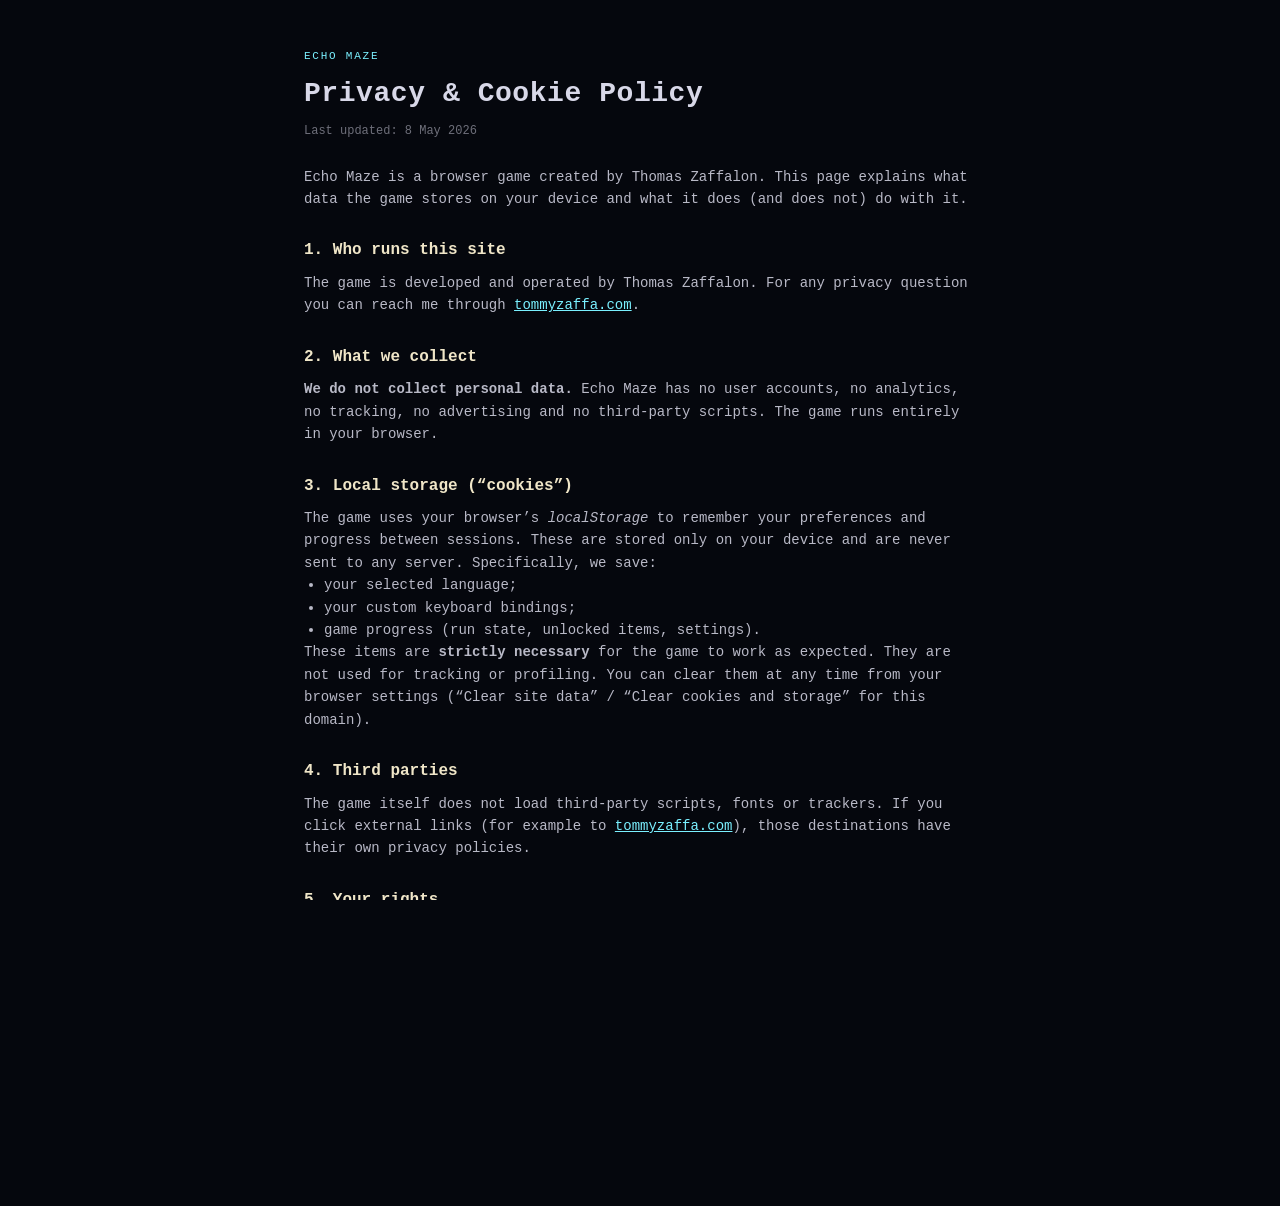
==== privacy.html @ c4b6303f "Aggiunge footer copyright nel menu e pagina privacy & cookie policy Footer in fondo al pannello del " ====
<!DOCTYPE html>
<html lang="en">
<head>
  <meta charset="utf-8">
  <meta name="viewport" content="width=device-width, initial-scale=1">
  <title>Privacy &amp; Cookie Policy &mdash; Echo Maze</title>
  <link rel="icon" href="data:,">
  <link rel="stylesheet" href="style.css">
  <style>
    body {
      margin: 0;
      background: #05070d;
      color: #d8d8e8;
      font-family: 'JetBrains Mono', ui-monospace, SFMono-Regular, Menlo, monospace;
      line-height: 1.6;
    }
    .legal-wrap {
      max-width: 720px;
      margin: 0 auto;
      padding: 48px 24px 80px;
    }
    .legal-wrap h1 {
      font-size: 28px;
      margin: 0 0 6px;
      letter-spacing: 0.02em;
    }
    .legal-wrap .kicker {
      color: #7af0ff;
      font-size: 11px;
      text-transform: uppercase;
      letter-spacing: 0.16em;
      margin-bottom: 6px;
    }
    .legal-wrap h2 {
      font-size: 16px;
      margin: 28px 0 8px;
      color: #f0e6c8;
    }
    .legal-wrap p,
    .legal-wrap li {
      font-size: 14px;
      color: rgba(216, 216, 232, 0.85);
    }
    .legal-wrap ul {
      padding-left: 20px;
    }
    .legal-wrap a {
      color: #7af0ff;
    }
    .legal-wrap .updated {
      font-size: 12px;
      color: rgba(216, 216, 232, 0.5);
      margin-bottom: 24px;
    }
    .legal-wrap .back {
      display: inline-block;
      margin-top: 32px;
      font-size: 12px;
      color: rgba(216, 216, 232, 0.7);
      text-decoration: none;
      border-bottom: 1px solid rgba(122, 240, 255, 0.3);
      padding-bottom: 1px;
    }
    .legal-wrap .back:hover {
      color: #7af0ff;
      border-bottom-color: #7af0ff;
    }
  </style>
</head>
<body>
  <main class="legal-wrap">
    <div class="kicker">Echo Maze</div>
    <h1>Privacy &amp; Cookie Policy</h1>
    <p class="updated">Last updated: 8 May 2026</p>

    <p>Echo Maze is a browser game created by Thomas Zaffalon. This page explains what data the game stores on your device and what it does (and does not) do with it.</p>

    <h2>1. Who runs this site</h2>
    <p>The game is developed and operated by Thomas Zaffalon. For any privacy question you can reach me through <a href="https://tommyzaffa.com" target="_blank" rel="noopener">tommyzaffa.com</a>.</p>

    <h2>2. What we collect</h2>
    <p><strong>We do not collect personal data.</strong> Echo Maze has no user accounts, no analytics, no tracking, no advertising and no third-party scripts. The game runs entirely in your browser.</p>

    <h2>3. Local storage (&ldquo;cookies&rdquo;)</h2>
    <p>The game uses your browser&rsquo;s <em>localStorage</em> to remember your preferences and progress between sessions. These are stored only on your device and are never sent to any server. Specifically, we save:</p>
    <ul>
      <li>your selected language;</li>
      <li>your custom keyboard bindings;</li>
      <li>game progress (run state, unlocked items, settings).</li>
    </ul>
    <p>These items are <strong>strictly necessary</strong> for the game to work as expected. They are not used for tracking or profiling. You can clear them at any time from your browser settings (&ldquo;Clear site data&rdquo; / &ldquo;Clear cookies and storage&rdquo; for this domain).</p>

    <h2>4. Third parties</h2>
    <p>The game itself does not load third-party scripts, fonts or trackers. If you click external links (for example to <a href="https://tommyzaffa.com" target="_blank" rel="noopener">tommyzaffa.com</a>), those destinations have their own privacy policies.</p>

    <h2>5. Your rights</h2>
    <p>Because no personal data is collected or transmitted, there is nothing for us to share, delete or correct. You remain in full control of your local game data through your browser.</p>

    <h2>6. Changes</h2>
    <p>If this policy changes, the &ldquo;Last updated&rdquo; date above will be revised.</p>

    <a class="back" href="index.html">&larr; Back to the game</a>
  </main>
</body>
</html>
---- style.css ----
* { margin: 0; padding: 0; box-sizing: border-box; }

:root {
  --playfield-width: 100vw;
  --side-panel-width: 0px;
  --ink: #f2f4ff;
  --muted: #9aa7c5;
  --panel: #0c101b;
  --panel-2: #121827;
  --line: #2d354d;
  --cyan: #7af0ff;
  --amber: #ffd166;
  --green: #66f0a6;
  --rose: #ff7c9a;
}

html, body {
  width: 100%;
  height: 100%;
  overflow: hidden;
  background:
    linear-gradient(90deg, rgba(122, 240, 255, 0.035) 1px, transparent 1px),
    linear-gradient(180deg, rgba(255, 209, 102, 0.025) 1px, transparent 1px),
    #05070d;
  background-size: 40px 40px, 56px 56px, auto;
  color: #d8d8e8;
  font-family: ui-monospace, "SF Mono", Menlo, Consolas, monospace;
  user-select: none;
}

.main-menu {
  position: fixed;
  inset: 0;
  z-index: 40;
  display: grid;
  place-items: center;
  padding: 24px;
  background:
    linear-gradient(90deg, rgba(122, 240, 255, 0.08) 1px, transparent 1px),
    linear-gradient(180deg, rgba(255, 209, 102, 0.055) 1px, transparent 1px),
    linear-gradient(180deg, rgba(5, 7, 13, 0.96), rgba(10, 13, 22, 0.94)),
    #05070d;
  background-size: 52px 52px, 52px 52px, auto, auto;
}

.main-menu.is-hidden {
  display: none;
}

.main-menu-panel {
  width: min(620px, calc(100vw - 32px));
  max-height: min(760px, calc(100vh - 32px));
  overflow: hidden;
  position: relative;
  border: 1px solid var(--line);
  background:
    linear-gradient(180deg, rgba(122, 240, 255, 0.055), transparent 88px),
    linear-gradient(135deg, rgba(255, 209, 102, 0.055), transparent 180px),
    var(--panel);
  box-shadow: 0 26px 90px rgba(0, 0, 0, 0.58), inset 0 1px 0 rgba(255, 255, 255, 0.04);
  padding: 30px;
  display: flex;
  flex-direction: column;
  min-height: 0;
}

.main-menu-panel::before,
.main-menu-panel::after {
  content: "";
  position: absolute;
  width: 54px;
  height: 54px;
  pointer-events: none;
}

.main-menu-panel::before {
  top: 10px;
  left: 10px;
  border-top: 2px solid var(--cyan);
  border-left: 2px solid var(--cyan);
}

.main-menu-panel::after {
  right: 10px;
  bottom: 10px;
  border-right: 2px solid var(--amber);
  border-bottom: 2px solid var(--amber);
}

.menu-kicker {
  color: var(--cyan);
  font-size: 11px;
  letter-spacing: 0;
  text-transform: uppercase;
}

.menu-title {
  margin-top: 8px;
  color: var(--ink);
  font-size: 42px;
  line-height: 1;
  letter-spacing: 0;
  text-shadow: 0 0 18px rgba(122, 240, 255, 0.22);
}

.menu-subtitle {
  margin-top: 12px;
  color: var(--muted);
  font-size: 13px;
  line-height: 1.45;
}

.menu-actions {
  margin-top: 24px;
  display: grid;
  gap: 10px;
}

.menu-footer {
  margin-top: 22px;
  padding-top: 14px;
  border-top: 1px solid rgba(122, 240, 255, 0.12);
  text-align: center;
  font-size: 10px;
  letter-spacing: 0.04em;
  line-height: 1.55;
  color: rgba(216, 216, 232, 0.42);
}

.menu-footer a {
  color: rgba(216, 216, 232, 0.62);
  text-decoration: none;
  border-bottom: 1px solid rgba(122, 240, 255, 0.22);
  transition: color 120ms ease, border-color 120ms ease;
}

.menu-footer a:hover,
.menu-footer a:focus {
  color: var(--cyan);
  border-bottom-color: var(--cyan);
  outline: none;
}

.menu-actions.is-hidden {
  display: none;
}

.menu-button {
  min-height: 44px;
  border: 1px solid var(--line);
  background:
    linear-gradient(180deg, rgba(255, 255, 255, 0.035), transparent),
    var(--panel-2);
  color: #d8d8e8;
  font: inherit;
  font-size: 13px;
  cursor: pointer;
  padding: 0 14px;
  text-align: left;
  box-shadow: inset 0 -1px 0 rgba(0, 0, 0, 0.28);
}

.menu-button:hover,
.menu-button.is-listening,
.menu-button.is-focused,
.menu-button:focus-visible {
  border-color: var(--cyan);
  color: #ffffff;
  outline: none;
  background:
    linear-gradient(90deg, rgba(122, 240, 255, 0.14), transparent 72%),
    #151d2f;
}

.menu-button.is-primary {
  border-color: var(--cyan);
  color: #ffffff;
  background:
    linear-gradient(90deg, rgba(122, 240, 255, 0.18), rgba(255, 209, 102, 0.08)),
    #172338;
}

.menu-button.is-small {
  min-height: 34px;
  font-size: 12px;
}

.menu-button.is-locked {
  color: var(--muted);
  cursor: default;
}

.language-picker {
  border: 1px solid #24283a;
  background: #0b0f19;
  padding: 6px;
  display: grid;
  gap: 6px;
}

.language-picker.is-hidden {
  display: none;
}

.language-option {
  min-height: 34px;
  border: 1px solid #24283a;
  background: #111624;
  color: #d8d8e8;
  font: inherit;
  font-size: 12px;
  text-align: left;
  padding: 0 12px;
  cursor: pointer;
}

.language-option:hover,
.language-option.is-focused,
.language-option:focus-visible {
  border-color: var(--cyan);
  color: #ffffff;
  outline: none;
}

.language-option.is-selected {
  color: var(--amber);
}

.controls-panel {
  margin-top: 22px;
  border-top: 1px solid #1f2436;
  padding-top: 18px;
  flex: 1 1 auto;
  min-height: 0;
  display: flex;
  flex-direction: column;
}

.controls-panel.is-hidden {
  display: none;
}

.controls-header {
  display: flex;
  align-items: flex-start;
  justify-content: space-between;
  gap: 16px;
  flex: 0 0 auto;
}

.controls-title {
  color: var(--ink);
  font-size: 18px;
}

.controls-hint {
  margin-top: 5px;
  color: var(--muted);
  font-size: 12px;
  line-height: 1.35;
}

.controls-list {
  margin-top: 14px;
  display: grid;
  gap: 8px;
  flex: 1 1 auto;
  min-height: 0;
  overflow-y: auto;
  padding-right: 6px;
}

#controls-reset {
  flex: 0 0 auto;
  margin-top: 12px;
}

.control-row {
  min-height: 38px;
  border: 1px solid #24283a;
  background: #111421;
  display: grid;
  grid-template-columns: 1fr 120px;
  align-items: stretch;
  gap: 10px;
  padding: 6px 10px;
}

.control-name {
  align-self: center;
  color: #d8d8e8;
  font-size: 12px;
  overflow: hidden;
  text-overflow: ellipsis;
  white-space: nowrap;
}

.control-key {
  justify-self: stretch;
  align-self: center;
  width: 100%;
  min-width: 0;
  min-height: 30px;
  padding: 0 10px;
  text-align: center;
}

.device-block,
.cinematic-overlay,
.rules-overlay {
  position: fixed;
  inset: 0;
  z-index: 80;
}

.device-block {
  display: grid;
  place-items: center;
  padding: 24px;
  background:
    linear-gradient(90deg, rgba(122, 240, 255, 0.08) 1px, transparent 1px),
    linear-gradient(180deg, rgba(255, 124, 154, 0.055) 1px, transparent 1px),
    #05070d;
  background-size: 46px 46px, 46px 46px, auto;
}

.device-block.is-hidden,
.cinematic-overlay.is-hidden,
.rules-overlay.is-hidden {
  display: none;
}

.device-block-panel,
.rules-panel {
  width: min(640px, calc(100vw - 32px));
  border: 1px solid #344057;
  background:
    linear-gradient(180deg, rgba(122, 240, 255, 0.06), transparent 110px),
    linear-gradient(135deg, rgba(255, 124, 154, 0.055), transparent 220px),
    #0b101b;
  box-shadow: 0 26px 90px rgba(0, 0, 0, 0.58), inset 0 1px 0 rgba(255, 255, 255, 0.04);
  padding: 30px;
}

.device-block-kicker,
.rules-kicker {
  color: var(--cyan);
  font-size: 11px;
  text-transform: uppercase;
}

.device-block h2,
.rules-panel h2 {
  margin-top: 9px;
  color: var(--ink);
  font-size: 28px;
  line-height: 1.1;
}

.device-block p,
.rules-panel p {
  margin-top: 14px;
  color: var(--muted);
  font-size: 14px;
  line-height: 1.55;
}

.cinematic-overlay {
  display: grid;
  place-items: center;
  background: #020309;
}

.story-video {
  width: 100%;
  height: 100%;
  object-fit: cover;
  background:
    linear-gradient(90deg, rgba(122, 240, 255, 0.07) 1px, transparent 1px),
    linear-gradient(180deg, rgba(255, 209, 102, 0.045) 1px, transparent 1px),
    #05070d;
  background-size: 52px 52px, 52px 52px, auto;
}

.cinematic-vignette {
  position: absolute;
  inset: 0;
  pointer-events: none;
  box-shadow: inset 0 0 140px rgba(0, 0, 0, 0.82);
}

.cinematic-caption {
  position: absolute;
  left: 50%;
  bottom: 28px;
  transform: translateX(-50%);
  min-width: min(420px, calc(100vw - 42px));
  border: 1px solid rgba(122, 240, 255, 0.28);
  background: rgba(8, 12, 21, 0.78);
  color: #dfeeff;
  padding: 12px 16px;
  text-align: center;
  font-size: 12px;
  box-shadow: 0 16px 46px rgba(0, 0, 0, 0.45);
}

.rules-overlay {
  z-index: 70;
  display: grid;
  place-items: center;
  padding: 24px;
  background:
    radial-gradient(circle at 50% 45%, rgba(122, 240, 255, 0.08), transparent 320px),
    rgba(3, 4, 10, 0.82);
}

.rules-continue {
  margin-top: 20px;
  color: var(--amber);
  font-size: 13px;
}

/* Layout principale: HUD top, area canvas, HUD bottom. */
#stage {
  width: 100vw;
  height: 100vh;
  display: grid;
  grid-template-rows: 68px 1fr 78px;
  grid-template-columns: 1fr;
}

.hud {
  background: transparent;
  border: 0;
  display: flex;
  justify-content: center;
}

.hud-row {
  width: var(--playfield-width);
  max-width: 100%;
  height: 100%;
  display: flex;
  align-items: center;
  justify-content: center;
  gap: 10px;
  padding: 8px 18px;
  background: transparent;
  border: 0;
  box-shadow: none;
  font-size: 12px;
  letter-spacing: 0;
  overflow-x: auto;
  white-space: nowrap;
  scrollbar-width: none;
}

.hud-card {
  min-height: 42px;
  border: 1px solid #29324a;
  background:
    linear-gradient(180deg, rgba(255, 255, 255, 0.035), transparent),
    #101624;
  display: inline-flex;
  align-items: center;
  gap: 7px;
  padding: 0 12px;
  box-shadow: inset 0 1px 0 rgba(122, 240, 255, 0.055);
}

.hud-card.is-wide {
  min-width: 154px;
}

.hud-row::-webkit-scrollbar,
.hud-bottom-row::-webkit-scrollbar {
  display: none;
}

.hud-label {
  color: var(--muted);
}

.hud-hearts {
  color: var(--rose);
  font-size: 17px;
  text-shadow: 0 0 10px rgba(255, 124, 154, 0.26);
}

.hud-empty {
  color: #34384f;
}

.hud-value {
  color: var(--amber);
}

.super-meter {
  display: inline-block;
  width: 96px;
  height: 10px;
  border: 1px solid #39435e;
  background: #080b13;
  overflow: hidden;
}

.super-meter-fill {
  display: block;
  height: 100%;
  width: var(--super-fill, 0%);
  background: linear-gradient(90deg, var(--cyan), var(--amber));
  box-shadow: 0 0 12px rgba(122, 240, 255, 0.32);
}

.hud-card.is-super-ready {
  border-color: rgba(255, 209, 102, 0.68);
}

.hud-card.is-super-ready .hud-value {
  color: #fff4a6;
}

.hud-card.is-super-ready .super-meter {
  border-color: rgba(255, 209, 102, 0.78);
  box-shadow: 0 0 12px rgba(255, 209, 102, 0.18);
}

.hud-card.is-super-pulse {
  animation: super-ready-card 0.45s ease-out 2;
}

.hud-card.is-super-pulse .super-meter-fill {
  animation: super-ready-fill 0.45s ease-out 2;
}

@keyframes super-ready-card {
  0% { box-shadow: inset 0 1px 0 rgba(122, 240, 255, 0.055), 0 0 0 rgba(255, 209, 102, 0); }
  45% { box-shadow: inset 0 1px 0 rgba(255, 255, 255, 0.08), 0 0 18px rgba(255, 209, 102, 0.34); }
  100% { box-shadow: inset 0 1px 0 rgba(122, 240, 255, 0.055), 0 0 0 rgba(255, 209, 102, 0); }
}

@keyframes super-ready-fill {
  0% { filter: brightness(1); }
  45% { filter: brightness(1.75); }
  100% { filter: brightness(1); }
}

.hud-bottom-panel {
  width: var(--playfield-width);
  max-width: 100%;
  height: 100%;
  background: transparent;
  border: 0;
  box-shadow: none;
  display: flex;
  align-items: center;
  padding: 0 18px;
}

.hud-bottom-row {
  min-width: 0;
  width: 100%;
  display: flex;
  align-items: center;
  justify-content: center;
  gap: 10px;
  overflow-x: auto;
  scrollbar-width: none;
}

.hud-slot {
  min-width: 92px;
  height: 42px;
  border: 1px solid #29314a;
  background:
    linear-gradient(180deg, rgba(122, 240, 255, 0.045), transparent),
    #101522;
  display: grid;
  grid-template-columns: 24px 1fr 24px;
  align-items: center;
  gap: 6px;
  padding: 0 9px;
  color: #d8d8e8;
  font-size: 12px;
}

.hud-slot-key {
  color: var(--muted);
}

.hud-slot-count {
  color: var(--amber);
  text-align: right;
}

.ability-chip {
  height: 30px;
  min-width: 0;
  flex: 0 0 auto;
  display: flex;
  align-items: center;
  gap: 7px;
  border: 1px solid #29314a;
  background:
    linear-gradient(180deg, rgba(122, 240, 255, 0.045), transparent),
    #101522;
  padding: 0 9px;
  font-size: 11px;
  white-space: nowrap;
}

.ability-name {
  min-width: 0;
  overflow: hidden;
  text-overflow: ellipsis;
  overflow-wrap: anywhere;
  word-break: break-word;
}

.ability-key {
  color: var(--cyan);
}

.ability-status {
  color: var(--amber);
}

.ability-status.is-ready {
  color: var(--green);
}

.ability-status.is-cooldown {
  color: #ffbd68;
}

#canvas-wrap {
  position: relative;
  background: transparent;
  overflow: hidden;
  min-height: 0; /* permette al canvas di ridursi nel grid */
}

.ability-side-panel {
  position: absolute;
  top: 0;
  right: 0;
  bottom: 0;
  width: var(--side-panel-width);
  display: flex;
  align-items: center;
  justify-content: center;
  padding: 10px 4px;
  pointer-events: none;
  z-index: 4;
}

.ability-side-panel.is-hidden {
  display: none;
}

.ability-side-list {
  width: 100%;
  max-width: 220px;
  display: flex;
  flex-direction: column;
  gap: 7px;
  align-items: stretch;
}

.ability-side-panel .ability-chip {
  width: clamp(76px, calc(var(--side-panel-width) - 8px), 220px);
  height: auto;
  min-height: 44px;
  flex: 0 0 auto;
  display: grid;
  grid-template-columns: minmax(0, 1fr) auto;
  grid-template-areas:
    "name name"
    "key status";
  gap: 4px 8px;
  padding: 7px 8px;
  white-space: normal;
}

.ability-side-panel .ability-name {
  grid-area: name;
  line-height: 1.15;
  overflow: visible;
  text-overflow: clip;
  white-space: normal;
  overflow-wrap: anywhere;
  word-break: break-word;
}

.ability-side-panel .ability-key {
  grid-area: key;
  font-size: 10px;
  min-width: 0;
  white-space: normal;
  overflow-wrap: anywhere;
  word-break: break-word;
}

.ability-side-panel .ability-status {
  grid-area: status;
  justify-self: end;
  font-size: 10px;
  min-width: 0;
  white-space: normal;
  overflow-wrap: anywhere;
  word-break: break-word;
  text-align: right;
}

#game {
  display: block;
  width: 100%;
  height: 100%;
  image-rendering: auto;
}

.shop-overlay {
  position: fixed;
  inset: 0;
  display: grid;
  place-items: center;
  background:
    linear-gradient(90deg, rgba(122, 240, 255, 0.04) 1px, transparent 1px),
    linear-gradient(180deg, rgba(255, 209, 102, 0.035) 1px, transparent 1px),
    rgba(3, 4, 10, 0.72);
  background-size: 44px 44px, 44px 44px, auto;
  z-index: 20;
}

.shop-overlay.is-hidden {
  display: none;
}

.shop-panel {
  width: min(620px, calc(100vw - 32px));
  max-height: min(620px, calc(100vh - 32px));
  overflow: hidden;
  border: 1px solid var(--line);
  background:
    linear-gradient(180deg, rgba(122, 240, 255, 0.045), transparent 96px),
    var(--panel);
  box-shadow: 0 24px 80px rgba(0, 0, 0, 0.5);
  display: grid;
  grid-template-rows: auto 1fr auto;
}

.shop-header {
  min-height: 72px;
  padding: 18px 18px 14px;
  display: flex;
  align-items: center;
  justify-content: space-between;
  gap: 16px;
  border-bottom: 1px solid #1f2436;
}

.shop-title {
  color: var(--ink);
  font-size: 18px;
}

.shop-subtitle {
  margin-top: 6px;
  color: #c0cce6;
  font-size: 13px;
  line-height: 1.5;
  max-width: 540px;
  display: flex;
  flex-direction: column;
  gap: 6px;
}

.shop-quote {
  position: relative;
  padding: 6px 10px 6px 14px;
  border-left: 2px solid var(--cyan);
  color: #dde6f8;
  font-style: italic;
  line-height: 1.5;
}

.shop-meta {
  display: flex;
  flex-wrap: wrap;
  gap: 6px;
}

.shop-meta-chip {
  border: 1px solid #2c3349;
  background: #131826;
  color: #aebbd6;
  font-size: 11px;
  letter-spacing: 0.04em;
  text-transform: uppercase;
  padding: 3px 8px;
}

.shop-meta-chip:last-child {
  color: var(--amber);
  border-color: #4a3d1a;
}

.shop-close {
  width: 34px;
  height: 34px;
  border: 1px solid #30364c;
  background: #151827;
  color: #d8d8e8;
  font: inherit;
  cursor: pointer;
}

.shop-close:hover {
  border-color: var(--cyan);
  color: #ffffff;
}

.shop-list {
  overflow-y: auto;
  padding: 10px;
  display: grid;
  gap: 8px;
}

.shop-item {
  min-height: 74px;
  border: 1px solid #24283a;
  background: #111421;
  padding: 12px;
  display: grid;
  grid-template-columns: 1fr auto;
  align-items: center;
  gap: 14px;
}

.shop-item.is-selected {
  border-color: var(--cyan);
  background:
    linear-gradient(90deg, rgba(122, 240, 255, 0.11), transparent),
    #151c2e;
}

.shop-item.is-selected .shop-item-title {
  color: #ffffff;
}

.shop-item-main {
  min-width: 0;
}

.shop-item-title {
  color: var(--ink);
  font-size: 14px;
}

.shop-item-desc {
  margin-top: 5px;
  color: var(--muted);
  font-size: 12px;
  line-height: 1.35;
}

.shop-item-meta {
  margin-top: 6px;
  color: var(--amber);
  font-size: 12px;
}

.shop-buy {
  min-width: 96px;
  height: 36px;
  border: 1px solid #3a425d;
  background: #172237;
  color: #f0f3ff;
  font: inherit;
  cursor: pointer;
}

.shop-buy:hover:not(:disabled) {
  border-color: var(--cyan);
}

.shop-buy:disabled {
  cursor: default;
  color: #69728c;
  background: #10121d;
}

.shop-feedback {
  min-height: 44px;
  padding: 12px 18px;
  border-top: 1px solid #1f2436;
  color: #c0cce6;
  font-size: 13px;
  line-height: 1.5;
}

.shop-feedback.is-ok {
  color: var(--green);
}

.shop-feedback.is-error {
  color: #ff8a5c;
}
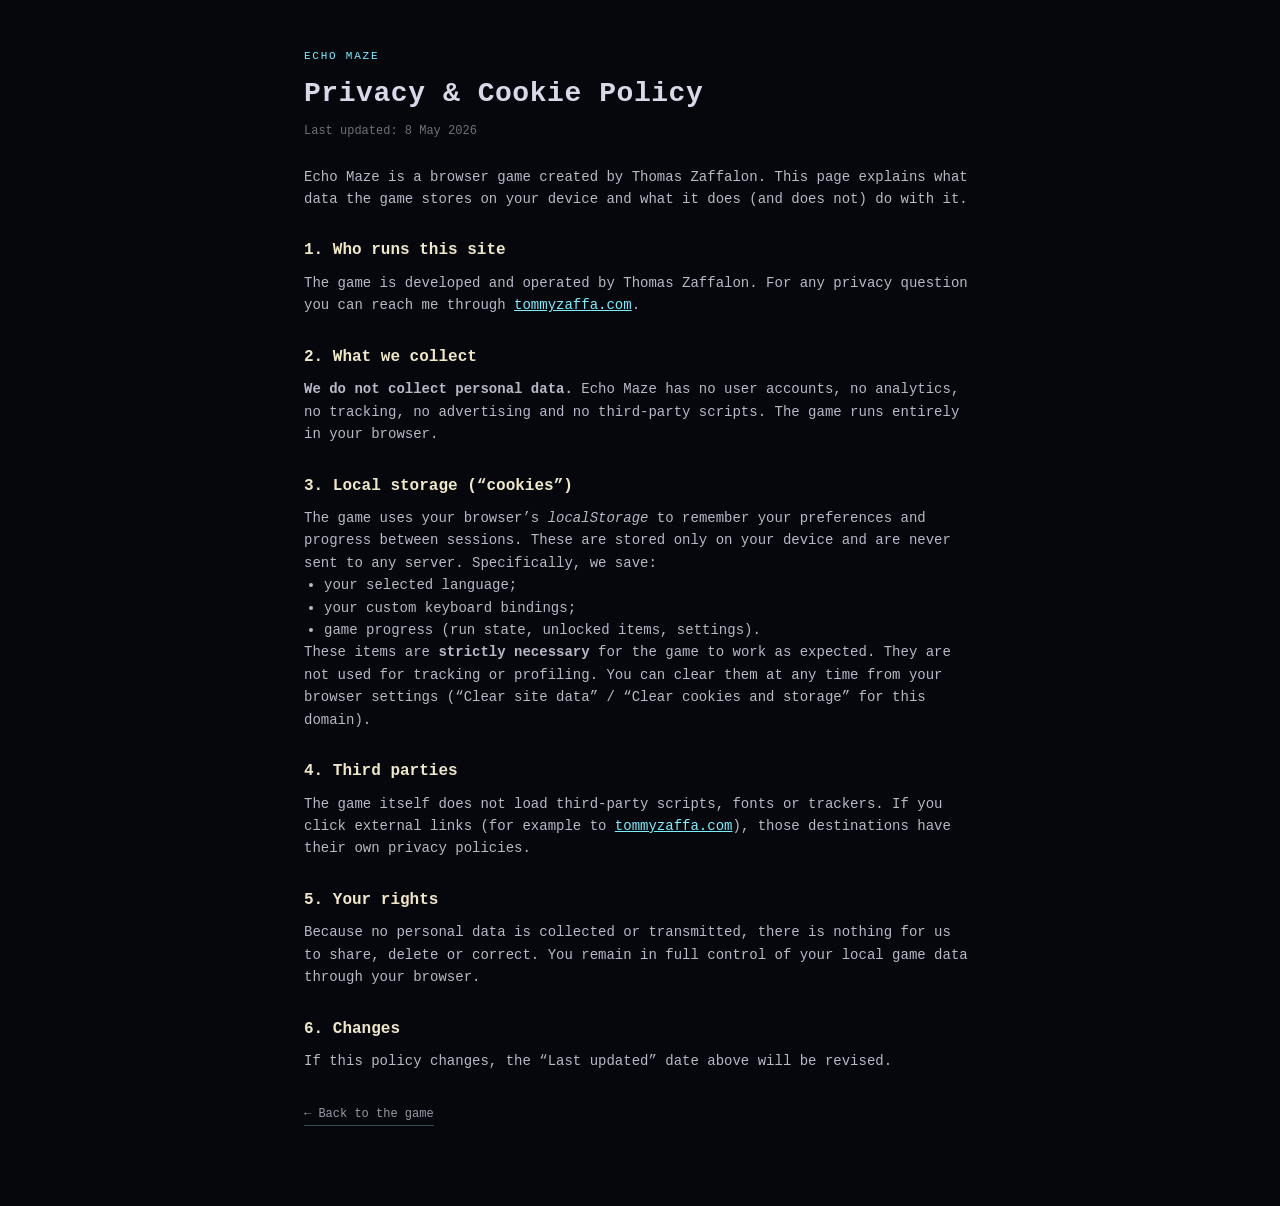
==== commit 7d0a12f9: "Sblocca scroll privacy, aggiunge CNAME/robots/sitemap per echomaze.quest" ====
--- a/privacy.html
+++ b/privacy.html
@@ -7,6 +7,10 @@
   <link rel="icon" href="data:,">
   <link rel="stylesheet" href="style.css">
   <style>
+    html, body {
+      height: auto;
+      overflow: auto;
+    }
     body {
       margin: 0;
       background: #05070d;
